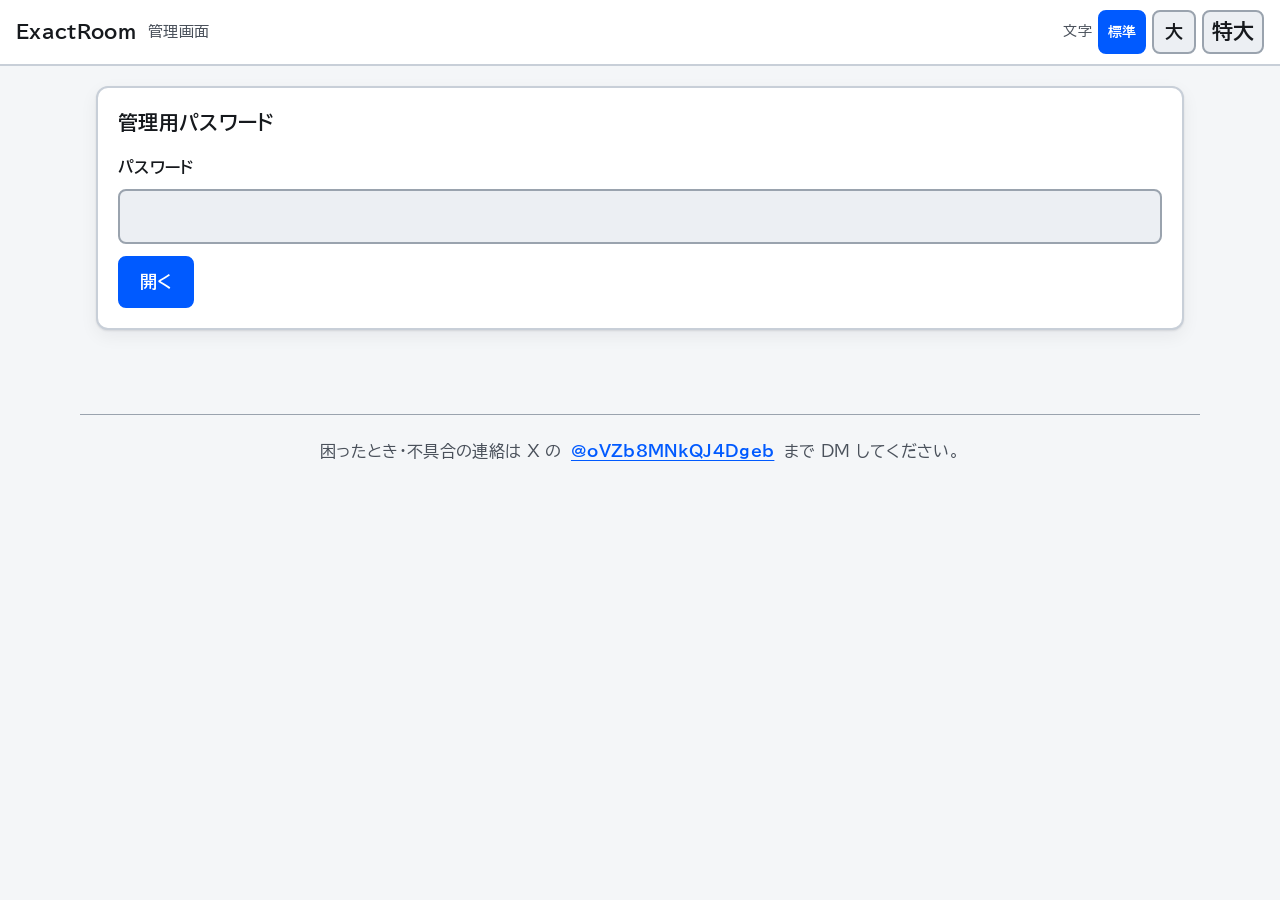
==== static/admin.html @ e466a745 "運営者がブラウザから部屋の一覧を確認できる管理画面 (/admin) を追加した 「部屋コードを忘れた」という問い合わせは必ず起きる。これまでは サーバのあるマシンで scripts/admin.py" ====
<!DOCTYPE html>
<html lang="ja">
<head>
<meta charset="utf-8">
<meta name="viewport" content="width=device-width, initial-scale=1, viewport-fit=cover">
<meta name="color-scheme" content="light dark">
<meta name="robots" content="noindex, nofollow">
<title>管理画面 — ExactRoom</title>
<link rel="icon" href="/static/favicon.svg" type="image/svg+xml">
<link rel="apple-touch-icon" href="/static/apple-touch-icon.png">
<link rel="manifest" href="/static/manifest.json">
<meta name="theme-color" content="#2f6df6">
<meta name="apple-mobile-web-app-capable" content="yes">
<meta name="apple-mobile-web-app-title" content="ExactRoom">
<link rel="preconnect" href="https://fonts.googleapis.com">
<link rel="preconnect" href="https://fonts.gstatic.com" crossorigin>
<link rel="stylesheet" href="https://fonts.googleapis.com/css2?family=BIZ+UDPGothic:wght@400;700&display=swap">
<link rel="stylesheet" href="/static/css/app.css">
<script src="/static/js/config.js"></script>
</head>
<body>
<a class="skip-link" href="#main">本文へ移動</a>
<header class="topbar">
  <a class="brand" href="index.html">ExactRoom</a>
  <span class="meta">管理画面</span>
  <span class="spacer"></span>
  <button type="button" class="small" id="logout" hidden>ログアウト</button>
  <div class="textsize" role="group" aria-label="文字サイズ">
    <span class="textsize-label" aria-hidden="true">文字</span>
    <button type="button" id="textsize-normal" aria-pressed="true" title="文字サイズ 標準">標準</button>
    <button type="button" id="textsize-large" aria-pressed="false" title="文字サイズ 大">大</button>
    <button type="button" id="textsize-xlarge" aria-pressed="false" title="文字サイズ 特大">特大</button>
  </div>
</header>

<main id="main" tabindex="-1">
  <div class="error-box" id="global-error" role="alert"></div>

  <section class="card" id="login-card">
    <h2>管理用パスワード</h2>
    <form id="login-form">
      <label for="admin-secret">パスワード</label>
      <input type="password" id="admin-secret" autocomplete="current-password"
             maxlength="256" required>
      <div class="row" style="margin-top:12px">
        <button type="submit" class="primary" id="login-button">開く</button>
      </div>
    </form>
  </section>

  <section class="card" id="rooms-card" hidden>
    <h2>部屋の一覧</h2>
    <div class="row" style="margin-bottom:12px">
      <input type="search" id="filter" class="grow" maxlength="60"
             placeholder="部屋コード・部屋名でしぼり込む" aria-label="部屋コード・部屋名でしぼり込む">
      <button type="button" class="small" id="reload">更新</button>
    </div>
    <p class="small muted" id="rooms-summary" role="status"></p>
    <div class="table-wrap">
      <table>
        <thead>
          <tr>
            <th>部屋コード</th><th>部屋名</th><th>状態</th>
            <th>問題</th><th>参加</th><th>提出</th><th>作成日時</th><th></th>
          </tr>
        </thead>
        <tbody id="rooms-body"></tbody>
      </table>
    </div>
  </section>

  <section class="card" id="detail-card" hidden>
    <h2 id="detail-title"></h2>
    <p class="small muted" id="detail-meta"></p>

    <h3>問題</h3>
    <p class="small muted" id="problems-empty" hidden>問題がまだありません。</p>
    <div class="table-wrap">
      <table>
        <thead>
          <tr><th>#</th><th>タイトル</th><th>公開</th><th>提出</th><th>作成日時</th></tr>
        </thead>
        <tbody id="problems-body"></tbody>
      </table>
    </div>

    <h3>参加者</h3>
    <p class="small muted" id="participants-empty" hidden>まだ誰も参加していません。</p>
    <div class="table-wrap">
      <table>
        <thead>
          <tr><th>名前</th><th>提出</th><th>参加日時</th><th>最終アクセス</th></tr>
        </thead>
        <tbody id="participants-body"></tbody>
      </table>
    </div>

    <p class="small muted">
      模範解答と答案の中身はこの画面には出ません。出題者の秘密キーも保存されていないため表示できません。
    </p>

    <div class="row" style="margin-top:12px">
      <button type="button" class="small" id="close-detail">閉じる</button>
    </div>
  </section>
</main>

<footer class="sitefoot">
  <p>
    困ったとき・不具合の連絡は X の
    <a href="https://x.com/oVZb8MNkQJ4Dgeb" target="_blank" rel="noopener noreferrer">@oVZb8MNkQJ4Dgeb</a>
    まで DM してください。
  </p>
</footer>

<script type="module" src="/static/js/admin.js"></script>
</body>
</html>
---- static/css/app.css ----
/* ExactRoom — ユニバーサルデザインを意識したスタイル
 *
 * 方針
 *  - 色だけに情報を持たせない (判定は記号 ○ ✕ △ と日本語も併記する)
 *  - 配色は「カラーユニバーサルデザイン推奨配色セット」を基にする
 *  - UD フォント (BIZ UDPGothic) を優先。読み込めなければ端末の標準フォント
 *  - 文字を大きめ・行間を広めにし、利用者が 3 段階で拡大できる
 *  - 触る対象は 48px 以上。フォーカスは必ず目で見て分かるようにする
 */

:root {
  color-scheme: light dark;

  /* 文字サイズ (画面右上のボタンで切り替える) */
  --base-font: 17px;

  --bg: #f4f6f8;
  --surface: #ffffff;
  --surface-2: #eceff3;
  --border: #9aa3ae;          /* 罫線もコントラストを確保する */
  --border-soft: #c8cfd8;
  --text: #16191d;
  --text-muted: #4a515b;      /* 本文との対比 4.5:1 以上 */
  --accent: #005aff;          /* CUD 青 */
  --accent-text: #ffffff;
  --accent-soft: #e3ecff;

  --ac: #00694a;              /* CUD 緑を濃くして文字色に使う */
  --ac-bg: #dff3ea;
  --ac-line: #03af7a;
  --wa: #b02800;              /* CUD 赤を濃くして文字色に使う */
  --wa-bg: #ffe6de;
  --wa-line: #ff4b00;
  --pending: #6b4500;         /* CUD 橙を濃くして文字色に使う */
  --pending-bg: #fff0d4;
  --pending-line: #f6aa00;

  --radius: 12px;
  --shadow: 0 1px 2px rgba(16, 20, 30, 0.10), 0 6px 18px rgba(16, 20, 30, 0.06);
  --mono: ui-monospace, SFMono-Regular, "SF Mono", Menlo, Consolas, monospace;
  --ud-font: "BIZ UDPGothic", "UD デジタル 教科書体 NP-R", "BIZ UDGothic",
    -apple-system, BlinkMacSystemFont, "Hiragino Sans", "Noto Sans JP",
    "Yu Gothic UI", "Segoe UI", Roboto, sans-serif;
}

:root[data-textsize="large"] { --base-font: 20px; }
:root[data-textsize="xlarge"] { --base-font: 24px; }

@media (prefers-color-scheme: dark) {
  :root {
    --bg: #12151a;
    --surface: #1b1f26;
    --surface-2: #252a33;
    --border: #6c7683;
    --border-soft: #3a414b;
    --text: #f2f4f7;
    --text-muted: #b9c1cc;
    --accent: #8ab4ff;
    --accent-text: #0a0f18;
    --accent-soft: #1d2a45;

    --ac: #6fe3ab;
    --ac-bg: #10301f;
    --ac-line: #03af7a;
    --wa: #ff9e7a;
    --wa-bg: #3a1a10;
    --wa-line: #ff4b00;
    --pending: #ffd07a;
    --pending-bg: #3a2c10;
    --pending-line: #f6aa00;

    --shadow: 0 1px 2px rgba(0, 0, 0, 0.5), 0 6px 18px rgba(0, 0, 0, 0.35);
  }
}

/* OS 側で「コントラストを上げる」設定にしている人向け */
@media (prefers-contrast: more) {
  :root {
    --border: currentColor;
    --text-muted: var(--text);
    --shadow: none;
  }
}

* { box-sizing: border-box; }

/* ここで root の文字サイズを決める。
   以降の rem はすべてこの値を基準に拡大縮小する。
   ※ html に font-size: 1rem を書くと初期値 (16px) に戻ってしまうので書かない。 */
html {
  font-size: var(--base-font);
  background: var(--bg);
  -webkit-text-size-adjust: 100%;
}

body {
  margin: 0;
  padding: 0;
  background: var(--bg);
  color: var(--text);
  font-family: var(--ud-font);
  font-size: 1rem;
  line-height: 1.85;            /* 行間を広く取る */
  letter-spacing: 0.02em;       /* 字間もわずかに広げる */
  word-break: normal;
  overflow-wrap: anywhere;
}

a {
  color: var(--accent);
  text-underline-offset: 3px;
}

/* フォーカスは必ず見えるようにする */
:focus-visible {
  outline: 3px solid var(--accent);
  outline-offset: 2px;
  border-radius: 6px;
}

/* ---- レイアウト ---- */
.topbar {
  position: sticky;
  top: 0;
  z-index: 20;
  display: flex;
  align-items: center;
  gap: 12px;
  padding: 10px 16px;
  background: var(--surface);
  border-bottom: 2px solid var(--border-soft);
  flex-wrap: wrap;
}

.topbar .brand {
  font-weight: 700;
  font-size: 1.1rem;
  text-decoration: none;
  color: var(--text);
  white-space: nowrap;
}

.topbar .spacer { flex: 1 1 auto; }

.topbar .meta {
  font-size: 0.9rem;
  color: var(--text-muted);
  display: flex;
  gap: 10px;
  align-items: center;
  flex-wrap: wrap;
}

main {
  max-width: 1120px;
  margin: 0 auto;
  padding: 20px 16px 64px;
}

.grid-2 {
  display: grid;
  gap: 20px;
  grid-template-columns: minmax(0, 340px) minmax(0, 1fr);
  align-items: start;
}

@media (max-width: 900px) {
  .grid-2 { grid-template-columns: 1fr; }
}

.card {
  background: var(--surface);
  border: 2px solid var(--border-soft);
  border-radius: var(--radius);
  box-shadow: var(--shadow);
  padding: 20px;
  margin-bottom: 20px;
}

.card h2 { margin: 0 0 14px; font-size: 1.15rem; line-height: 1.5; }
.card h3 { margin: 22px 0 10px; font-size: 1rem; color: var(--text); }

/* ---- 文字サイズ切り替え ---- */
.textsize {
  display: flex;
  align-items: center;
  gap: 6px;
}

.textsize .textsize-label {
  font-size: 0.8rem;
  color: var(--text-muted);
  white-space: nowrap;
}

.textsize button {
  min-width: 44px;
  min-height: 44px;
  padding: 4px 8px;
  font-weight: 700;
  line-height: 1;
}

.textsize button[aria-pressed="true"] {
  background: var(--accent);
  border-color: var(--accent);
  color: var(--accent-text);
}

.textsize button:nth-child(2) { font-size: 0.85rem; }
.textsize button:nth-child(3) { font-size: 1.05rem; }
.textsize button:nth-child(4) { font-size: 1.25rem; }

/* ---- フォーム ---- */
label {
  display: block;
  font-size: 0.95rem;
  color: var(--text);
  margin: 16px 0 6px;
  font-weight: 700;
}

input[type="text"], input[type="password"], input[type="number"], textarea, select {
  width: 100%;
  padding: 12px 14px;
  /* 16px を下回ると iOS Safari がフォーカス時に自動ズームする */
  font-size: max(16px, 1rem);
  line-height: 1.6;
  font-family: inherit;
  color: var(--text);
  background: var(--surface-2);
  border: 2px solid var(--border);
  border-radius: 8px;
  min-height: 48px;
}

input::placeholder, textarea::placeholder { color: var(--text-muted); opacity: 1; }

textarea { min-height: 96px; resize: vertical; }

.mono { font-family: var(--mono); }

/* フォーム要素では等幅を効かせつつ 16px を下回らせない */
input.mono, textarea.mono, select.mono {
  font-family: var(--mono);
  font-size: max(16px, 1rem);
}

.hint {
  font-size: 0.9rem;
  color: var(--text-muted);
  margin-top: 6px;
  line-height: 1.7;
}

.row { display: flex; gap: 12px; flex-wrap: wrap; align-items: center; }
.row > * { flex: 0 0 auto; }
.row .grow { flex: 1 1 220px; }

.check {
  display: flex;
  align-items: flex-start;
  gap: 10px;
  margin: 10px 0;
  font-size: 0.95rem;
}
.check input {
  width: 24px;
  height: 24px;
  min-height: 24px;
  margin-top: 2px;
  accent-color: var(--accent);
  flex: 0 0 auto;
}
.check label { margin: 0; font-weight: 400; color: var(--text); line-height: 1.7; }

button {
  font: inherit;
  font-family: var(--ud-font);
  font-weight: 700;
  padding: 12px 20px;
  min-height: 48px;
  border-radius: 8px;
  border: 2px solid var(--border);
  background: var(--surface-2);
  color: var(--text);
  cursor: pointer;
  line-height: 1.4;
}

button:hover:not(:disabled) { background: var(--accent-soft); }
button:disabled { opacity: 0.45; cursor: not-allowed; }

button.primary {
  background: var(--accent);
  border-color: var(--accent);
  color: var(--accent-text);
}
button.primary:hover:not(:disabled) { filter: brightness(1.1); }

button.small { padding: 8px 14px; min-height: 44px; font-size: 0.9rem; }
button.danger { color: var(--wa); border-color: var(--wa); background: transparent; }

/* ---- タブ ---- */
.tabs {
  display: flex;
  gap: 6px;
  border-bottom: 2px solid var(--border-soft);
  margin-bottom: 20px;
  overflow-x: auto;
}
.tabs button {
  border: none;
  background: none;
  border-bottom: 4px solid transparent;
  border-radius: 0;
  padding: 12px 16px;
  color: var(--text-muted);
  white-space: nowrap;
}
.tabs button[aria-selected="true"] {
  color: var(--accent);
  border-bottom-color: var(--accent);
  background: var(--accent-soft);
}

/* ---- 役割の選択 ---- */
.role-choice {
  display: grid;
  grid-template-columns: 1fr 1fr;
  gap: 14px;
  margin-bottom: 24px;
}

@media (max-width: 560px) {
  .role-choice { grid-template-columns: 1fr; }
}

.role-card {
  display: flex;
  flex-direction: column;
  align-items: flex-start;
  gap: 4px;
  padding: 20px 22px;
  min-height: 96px;
  text-align: left;
  background: var(--surface);
  border: 3px solid var(--border-soft);
  border-radius: var(--radius);
  box-shadow: var(--shadow);
  cursor: pointer;
}

.role-card .role-title {
  font-size: 1.25rem;
  font-weight: 700;
  color: var(--text);
  line-height: 1.5;
}

.role-card .role-sub {
  font-size: 0.9rem;
  font-weight: 400;
  color: var(--text-muted);
  line-height: 1.6;
}

/* 選択中は「色」だけでなく「枠の太さ」と「✓」でも分かるようにする */
.role-card[aria-pressed="true"] {
  border-color: var(--accent);
  background: var(--accent-soft);
}
.role-card[aria-pressed="true"] .role-title::before {
  content: "✓ ";
  color: var(--accent);
}
.role-card[aria-pressed="true"] .role-title { color: var(--accent); }

/* ---- 判定の表示 ---- */
/* 色覚に依らず区別できるよう、記号 (○ ✕ △) と日本語を必ず併記する */
.verdict {
  display: inline-flex;
  align-items: center;
  gap: 6px;
  font-weight: 700;
  padding: 4px 12px;
  border-radius: 999px;
  font-size: 0.92rem;
  white-space: nowrap;
  border: 2px solid currentColor;
}
.verdict.AC { color: var(--ac); background: var(--ac-bg); }
.verdict.WA { color: var(--wa); background: var(--wa-bg); }
.verdict.PENDING { color: var(--pending); background: var(--pending-bg); }

.banner {
  border-radius: var(--radius);
  padding: 18px 20px;
  margin: 16px 0;
  border: 3px solid var(--border);
  background: var(--surface-2);
}
.banner.AC { color: var(--ac); background: var(--ac-bg); border-color: var(--ac-line); }
.banner.WA { color: var(--wa); background: var(--wa-bg); border-color: var(--wa-line); }
.banner.PENDING {
  color: var(--pending);
  background: var(--pending-bg);
  border-color: var(--pending-line);
}
.banner .headline {
  font-weight: 700;
  font-size: 1.5rem;
  line-height: 1.4;
  display: flex;
  align-items: center;
  gap: 10px;
}
.banner .small { color: var(--text); }

.error-box {
  color: var(--wa);
  background: var(--wa-bg);
  border: 2px solid var(--wa-line);
  border-radius: 8px;
  padding: 12px 14px;
  margin: 12px 0;
  font-size: 0.95rem;
  line-height: 1.7;
}
.error-box::before { content: "✕ "; font-weight: 700; }
.error-box:empty, .ok-box:empty { display: none; }

.ok-box {
  color: var(--ac);
  background: var(--ac-bg);
  border: 2px solid var(--ac-line);
  border-radius: 8px;
  padding: 12px 14px;
  margin: 12px 0;
  font-size: 0.95rem;
  line-height: 1.7;
}
.ok-box::before { content: "✓ "; font-weight: 700; }

/* ---- 一覧 ---- */
.list { list-style: none; margin: 0; padding: 0; }
.list li { border-bottom: 2px solid var(--border-soft); }
.list li:last-child { border-bottom: none; }

.list button.item {
  display: block;
  width: 100%;
  text-align: left;
  background: none;
  border: none;
  border-left: 5px solid transparent;
  border-radius: 0;
  padding: 14px 12px;
  font-weight: 500;
  min-height: 56px;
}
.list button.item[aria-current="true"] {
  background: var(--accent-soft);
  color: var(--accent);
  border-left-color: var(--accent);
  font-weight: 700;
}
.list .item-sub {
  font-size: 0.85rem;
  color: var(--text-muted);
  font-weight: 400;
  line-height: 1.6;
}

.table-wrap { overflow-x: auto; -webkit-overflow-scrolling: touch; }
table { width: 100%; border-collapse: collapse; font-size: 0.95rem; }
th, td {
  text-align: left;
  padding: 12px 12px;
  border-bottom: 2px solid var(--border-soft);
  vertical-align: top;
  line-height: 1.7;
}
th {
  color: var(--text);
  font-size: 0.85rem;
  letter-spacing: 0.04em;
  white-space: nowrap;
  background: var(--surface-2);
}
/* 行を数えやすいよう交互に薄く色を付ける */
tbody tr:nth-child(even) { background: color-mix(in srgb, var(--surface-2) 45%, transparent); }
td.tex { font-family: var(--mono); word-break: break-all; max-width: 340px; }

/* ---- 数式入力 ---- */
math-field {
  display: block;
  width: 100%;
  padding: 14px;
  font-size: max(20px, 1.25rem);
  background: var(--surface-2);
  border: 2px solid var(--border);
  border-radius: 8px;
  color: var(--text);
  min-height: 64px;
  --caret-color: var(--accent);
  --selection-background-color: color-mix(in srgb, var(--accent) 25%, transparent);
}
math-field:focus-within { outline: 3px solid var(--accent); outline-offset: 2px; }

.math-preview {
  padding: 16px;
  background: var(--surface-2);
  border: 2px solid var(--border-soft);
  border-radius: 8px;
  overflow-x: auto;
  min-height: 3.2em;
}
.math-preview .katex { font-size: 1.25em; }

.tex-fallback-note {
  font-size: 0.9rem;
  color: var(--pending);
  margin-top: 8px;
  line-height: 1.7;
}

/* 表の中のボタンは折り返さない (「中身」が 2 行になってしまう) */
td button { white-space: nowrap; }

/* ページ末尾の連絡先 */
.sitefoot {
  max-width: 1120px;   /* main と同じ幅にそろえる */
  margin: 0 auto 32px;
  padding: 16px;
  border-top: 1px solid var(--border);
  color: var(--text-muted);
  font-size: 0.95rem;
  text-align: center;
}
.sitefoot p { margin: 0; }
.sitefoot a {
  font-weight: 700;
  /* 触りやすさを確保する (スマホで指が届く高さ) */
  display: inline-block;
  padding: 6px 4px;
}

/* 入力方法の切り替え (数式エディタ / TeX 直接入力) */
.input-mode-switch {
  display: flex;
  flex-wrap: wrap;
  gap: 8px;
  margin-bottom: 10px;
}
.input-mode-switch .mode-button {
  min-height: 44px;
  padding: 8px 16px;
  font-size: 0.95rem;
  font-weight: 700;
}
/* 選択中は色だけでなく「■」と枠の太さでも区別できるようにする (CUD) */
.input-mode-switch .mode-button[aria-pressed="true"] {
  background: var(--accent);
  border-color: var(--accent);
  color: var(--accent-text);
}
.input-mode-switch .mode-button[aria-pressed="true"]::before {
  content: "■ ";
}
.input-mode-switch .mode-button[aria-pressed="false"]::before {
  content: "□ ";
}
.input-pane[hidden] { display: none; }
.input-pane textarea { margin-top: 0; }

.symbol-pad { display: flex; flex-wrap: wrap; gap: 8px; margin-top: 12px; }
.symbol-pad button {
  min-height: 48px;
  min-width: 56px;
  padding: 6px 12px;
  font-size: 0.95rem;
}

.code-chip {
  font-family: var(--mono);
  font-size: 1.6rem;
  letter-spacing: 0.2em;
  font-weight: 700;
  background: var(--surface-2);
  border: 2px solid var(--border);
  border-radius: 8px;
  padding: 8px 16px;
  display: inline-block;
}

.muted { color: var(--text-muted); }
.small { font-size: 0.9rem; }
.nowrap { white-space: nowrap; }
.stack > * + * { margin-top: 12px; }

.sr-only {
  position: absolute;
  width: 1px; height: 1px;
  padding: 0; margin: -1px;
  overflow: hidden; clip: rect(0 0 0 0);
  white-space: nowrap; border: 0;
}

/* キーボード操作でたどり着いたときだけ現れる「本文へ飛ぶ」リンク */
.skip-link {
  position: absolute;
  left: -9999px;
  top: 0;
  background: var(--accent);
  color: var(--accent-text);
  padding: 12px 16px;
  z-index: 100;
  border-radius: 0 0 8px 0;
  font-weight: 700;
}
.skip-link:focus {
  left: 0;
}

.spinner {
  display: inline-block;
  width: 16px; height: 16px;
  border: 3px solid var(--border);
  border-top-color: var(--accent);
  border-radius: 50%;
  animation: spin 0.8s linear infinite;
  vertical-align: -3px;
}
@keyframes spin { to { transform: rotate(360deg); } }

@media (prefers-reduced-motion: reduce) {
  *, *::before, *::after {
    animation-duration: 0.01ms !important;
    animation-iteration-count: 1 !important;
    transition-duration: 0.01ms !important;
    scroll-behavior: auto !important;
  }
}
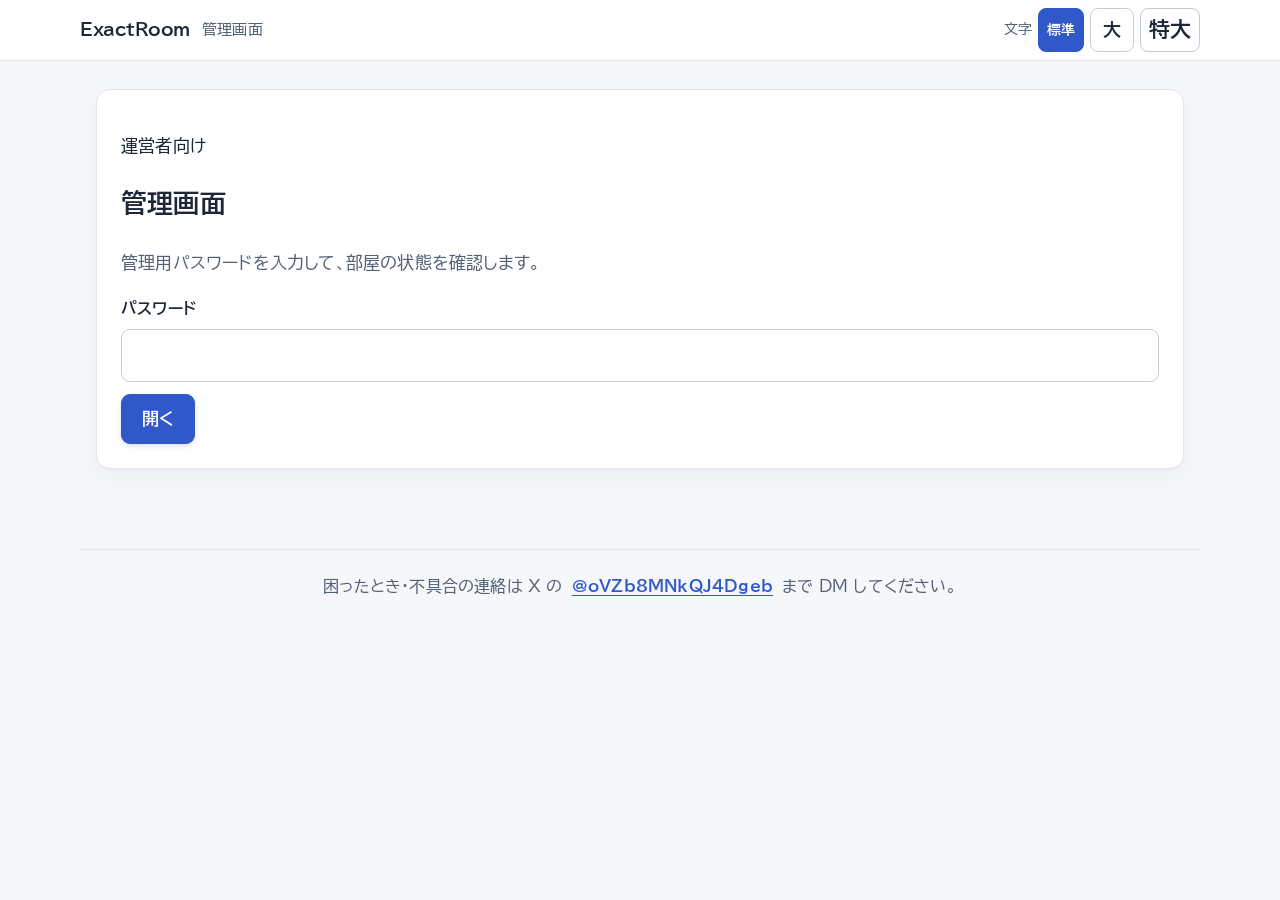
==== commit d851d812: "Refresh admin room list and detail views" ====
--- a/static/admin.html
+++ b/static/admin.html
@@ -1,3 +1,4 @@
+
 <!DOCTYPE html>
 <html lang="ja">
 <head>
@@ -9,16 +10,17 @@
 <link rel="icon" href="/static/favicon.svg" type="image/svg+xml">
 <link rel="apple-touch-icon" href="/static/apple-touch-icon.png">
 <link rel="manifest" href="/static/manifest.json">
-<meta name="theme-color" content="#2f6df6">
+<meta name="theme-color" content="#3158c9">
 <meta name="apple-mobile-web-app-capable" content="yes">
 <meta name="apple-mobile-web-app-title" content="ExactRoom">
 <link rel="preconnect" href="https://fonts.googleapis.com">
 <link rel="preconnect" href="https://fonts.gstatic.com" crossorigin>
 <link rel="stylesheet" href="https://fonts.googleapis.com/css2?family=BIZ+UDPGothic:wght@400;700&display=swap">
 <link rel="stylesheet" href="/static/css/app.css">
+<link rel="stylesheet" href="/static/css/dashboard.css">
 <script src="/static/js/config.js"></script>
 </head>
-<body>
+<body class="dashboard-page admin-page">
 <a class="skip-link" href="#main">本文へ移動</a>
 <header class="topbar">
   <a class="brand" href="index.html">ExactRoom</a>
@@ -37,82 +39,41 @@
   <div class="error-box" id="global-error" role="alert"></div>
 
   <section class="card" id="login-card">
-    <h2>管理用パスワード</h2>
+    <p class="dashboard-eyebrow">運営者向け</p>
+    <h1>管理画面</h1>
+    <p class="muted">管理用パスワードを入力して、部屋の状態を確認します。</p>
     <form id="login-form">
       <label for="admin-secret">パスワード</label>
-      <input type="password" id="admin-secret" autocomplete="current-password"
-             maxlength="256" required>
-      <div class="row" style="margin-top:12px">
-        <button type="submit" class="primary" id="login-button">開く</button>
-      </div>
+      <input type="password" id="admin-secret" autocomplete="current-password" maxlength="256" required>
+      <div class="row" style="margin-top:12px"><button type="submit" class="primary" id="login-button">開く</button></div>
     </form>
   </section>
 
-  <section class="card" id="rooms-card" hidden>
+  <section class="card admin-content-card" id="rooms-card" hidden>
     <h2>部屋の一覧</h2>
     <div class="row" style="margin-bottom:12px">
-      <input type="search" id="filter" class="grow" maxlength="60"
-             placeholder="部屋コード・部屋名でしぼり込む" aria-label="部屋コード・部屋名でしぼり込む">
+      <input type="search" id="filter" class="grow" maxlength="60" placeholder="部屋コード・部屋名でしぼり込む" aria-label="部屋コード・部屋名でしぼり込む">
       <button type="button" class="small" id="reload">更新</button>
     </div>
     <p class="small muted" id="rooms-summary" role="status"></p>
-    <div class="table-wrap">
-      <table>
-        <thead>
-          <tr>
-            <th>部屋コード</th><th>部屋名</th><th>状態</th>
-            <th>問題</th><th>参加</th><th>提出</th><th>作成日時</th><th></th>
-          </tr>
-        </thead>
-        <tbody id="rooms-body"></tbody>
-      </table>
-    </div>
+    <div class="table-wrap"><table><thead><tr><th>部屋コード</th><th>部屋名</th><th>状態</th><th>問題</th><th>参加</th><th>提出</th><th>作成日時</th><th></th></tr></thead><tbody id="rooms-body"></tbody></table></div>
   </section>
 
-  <section class="card" id="detail-card" hidden>
+  <section class="card admin-content-card" id="detail-card" hidden>
     <h2 id="detail-title"></h2>
     <p class="small muted" id="detail-meta"></p>
-
     <h3>問題</h3>
     <p class="small muted" id="problems-empty" hidden>問題がまだありません。</p>
-    <div class="table-wrap">
-      <table>
-        <thead>
-          <tr><th>#</th><th>タイトル</th><th>公開</th><th>提出</th><th>作成日時</th></tr>
-        </thead>
-        <tbody id="problems-body"></tbody>
-      </table>
-    </div>
-
+    <div class="table-wrap"><table><thead><tr><th>#</th><th>タイトル</th><th>公開</th><th>提出</th><th>作成日時</th></tr></thead><tbody id="problems-body"></tbody></table></div>
     <h3>参加者</h3>
     <p class="small muted" id="participants-empty" hidden>まだ誰も参加していません。</p>
-    <div class="table-wrap">
-      <table>
-        <thead>
-          <tr><th>名前</th><th>提出</th><th>参加日時</th><th>最終アクセス</th></tr>
-        </thead>
-        <tbody id="participants-body"></tbody>
-      </table>
-    </div>
-
-    <p class="small muted">
-      模範解答と答案の中身はこの画面には出ません。出題者の秘密キーも保存されていないため表示できません。
-    </p>
-
-    <div class="row" style="margin-top:12px">
-      <button type="button" class="small" id="close-detail">閉じる</button>
-    </div>
+    <div class="table-wrap"><table><thead><tr><th>名前</th><th>提出</th><th>参加日時</th><th>最終アクセス</th></tr></thead><tbody id="participants-body"></tbody></table></div>
+    <p class="small muted">模範解答と答案の中身はこの画面には出ません。出題者の秘密キーも保存されていないため表示できません。</p>
+    <div class="row" style="margin-top:12px"><button type="button" class="small" id="close-detail">閉じる</button></div>
   </section>
 </main>
 
-<footer class="sitefoot">
-  <p>
-    困ったとき・不具合の連絡は X の
-    <a href="https://x.com/oVZb8MNkQJ4Dgeb" target="_blank" rel="noopener noreferrer">@oVZb8MNkQJ4Dgeb</a>
-    まで DM してください。
-  </p>
-</footer>
-
+<footer class="sitefoot"><p>困ったとき・不具合の連絡は X の <a href="https://x.com/oVZb8MNkQJ4Dgeb" target="_blank" rel="noopener noreferrer">@oVZb8MNkQJ4Dgeb</a> まで DM してください。</p></footer>
 <script type="module" src="/static/js/admin.js"></script>
 </body>
 </html>
--- a/static/css/app.css
+++ b/static/css/app.css
@@ -1,7 +1,7 @@
 /* ExactRoom — ユニバーサルデザインを意識したスタイル
  *
  * 方針
- *  - 色だけに情報を持たせない (判定は記号 ○ ✕ △ と日本語も併記する)
+ *  - 色だけに情報を持たせない (判定は記号 ○ ✕ と日本語も併記する)
  *  - 配色は「カラーユニバーサルデザイン推奨配色セット」を基にする
  *  - UD フォント (BIZ UDPGothic) を優先。読み込めなければ端末の標準フォント
  *  - 文字を大きめ・行間を広めにし、利用者が 3 段階で拡大できる
@@ -31,9 +31,6 @@
   --wa: #b02800;              /* CUD 赤を濃くして文字色に使う */
   --wa-bg: #ffe6de;
   --wa-line: #ff4b00;
-  --pending: #6b4500;         /* CUD 橙を濃くして文字色に使う */
-  --pending-bg: #fff0d4;
-  --pending-line: #f6aa00;
 
   --radius: 12px;
   --shadow: 0 1px 2px rgba(16, 20, 30, 0.10), 0 6px 18px rgba(16, 20, 30, 0.06);
@@ -65,9 +62,6 @@
     --wa: #ff9e7a;
     --wa-bg: #3a1a10;
     --wa-line: #ff4b00;
-    --pending: #ffd07a;
-    --pending-bg: #3a2c10;
-    --pending-line: #f6aa00;
 
     --shadow: 0 1px 2px rgba(0, 0, 0, 0.5), 0 6px 18px rgba(0, 0, 0, 0.35);
   }
@@ -377,7 +371,7 @@
 .role-card[aria-pressed="true"] .role-title { color: var(--accent); }
 
 /* ---- 判定の表示 ---- */
-/* 色覚に依らず区別できるよう、記号 (○ ✕ △) と日本語を必ず併記する */
+/* 色覚に依らず区別できるよう、記号 (○ ✕) と日本語を必ず併記する */
 .verdict {
   display: inline-flex;
   align-items: center;
@@ -391,7 +385,7 @@
 }
 .verdict.AC { color: var(--ac); background: var(--ac-bg); }
 .verdict.WA { color: var(--wa); background: var(--wa-bg); }
-.verdict.PENDING { color: var(--pending); background: var(--pending-bg); }
+.verdict.status-error { color: var(--text-muted); background: var(--surface-2); }
 
 .banner {
   border-radius: var(--radius);
@@ -402,11 +396,7 @@
 }
 .banner.AC { color: var(--ac); background: var(--ac-bg); border-color: var(--ac-line); }
 .banner.WA { color: var(--wa); background: var(--wa-bg); border-color: var(--wa-line); }
-.banner.PENDING {
-  color: var(--pending);
-  background: var(--pending-bg);
-  border-color: var(--pending-line);
-}
+.banner.status-error { color: var(--text-muted); background: var(--surface-2); }
 .banner .headline {
   font-weight: 700;
   font-size: 1.5rem;
@@ -520,7 +510,7 @@
 
 .tex-fallback-note {
   font-size: 0.9rem;
-  color: var(--pending);
+  color: var(--text-muted);
   margin-top: 8px;
   line-height: 1.7;
 }
@@ -642,3 +632,54 @@
     scroll-behavior: auto !important;
   }
 }
+
+
+/* Modern, focused surface treatment */
+:root {
+  --bg: #f5f7fa;
+  --surface: #ffffff;
+  --surface-2: #ffffff;
+  --border: #c4ccd8;
+  --border-soft: #e2e7ef;
+  --text: #1d2738;
+  --text-muted: #526176;
+  --accent: #3158c9;
+  --accent-text: #ffffff;
+  --accent-soft: #f1f4fc;
+  --radius: 12px;
+  --shadow: 0 1px 2px rgba(16, 24, 40, .04), 0 8px 24px rgba(16, 24, 40, .04);
+}
+
+body { line-height: 1.75; letter-spacing: .012em; }
+.topbar { padding: 8px max(20px, calc((100vw - 1120px) / 2)); border-bottom: 1px solid var(--border-soft); box-shadow: none; }
+.topbar .brand { font-size: 1.05rem; letter-spacing: -.025em; }
+main { padding-top: 28px; }
+.grid-2 { gap: 18px; }
+.card { border: 1px solid var(--border-soft); border-radius: 14px; padding: 24px; margin-bottom: 16px; box-shadow: var(--shadow); }
+.card h2 { margin-bottom: 16px; letter-spacing: -.02em; }
+.textsize button { border-width: 1px; border-radius: 8px; }
+input[type="text"], input[type="password"], input[type="number"], textarea, select { background: var(--surface); border: 1px solid var(--border); border-radius: 9px; transition: border-color .15s ease, box-shadow .15s ease; }
+input:hover, textarea:hover, select:hover { border-color: #8d9bb0; }
+input:focus-visible, textarea:focus-visible, select:focus-visible { border-color: var(--accent); box-shadow: 0 0 0 3px color-mix(in srgb, var(--accent) 16%, transparent); }
+button { border-width: 1px; border-radius: 9px; transition: background-color .15s ease, border-color .15s ease; }
+button.primary { box-shadow: 0 2px 5px color-mix(in srgb, var(--accent) 18%, transparent); }
+button.primary:hover:not(:disabled) { filter: brightness(1.04); }
+.role-choice { gap: 12px; margin-bottom: 20px; }
+.role-card { min-height: 84px; padding: 16px 19px; border: 1px solid var(--border-soft); border-radius: 11px; box-shadow: none; }
+.role-card .role-title { font-size: 1.12rem; letter-spacing: -.015em; }
+.role-card[aria-pressed="true"] { border-color: var(--accent); background: var(--surface); box-shadow: inset 3px 0 var(--accent); }
+.role-card[aria-pressed="true"] .role-title::before { content: "✓ "; }
+.tabs { border-bottom-width: 1px; }
+.tabs button { border-bottom-width: 3px; }
+.verdict, .banner, .error-box, .ok-box { border-width: 1px; }
+.list li { border-bottom-width: 1px; }
+.list button.item { border-left-width: 3px; }
+th, td { border-bottom-width: 1px; }
+math-field { background: var(--surface); border-width: 1px; border-radius: 10px; }
+.math-preview { border-width: 1px; border-radius: 10px; }
+.sitefoot { border-top-color: var(--border-soft); }
+@media (prefers-color-scheme: dark) {
+  :root { --bg: #12161d; --surface: #1b222b; --surface-2: #202833; --border: #687587; --border-soft: #35404d; --text: #edf1f7; --text-muted: #bac3d0; --accent: #8eacff; --accent-text: #10182a; --accent-soft: #212e49; --shadow: 0 1px 2px rgba(0, 0, 0, .3), 0 8px 24px rgba(0, 0, 0, .22); }
+  input[type="text"], input[type="password"], input[type="number"], textarea, select, math-field { background: var(--surface-2); }
+  .role-card[aria-pressed="true"] { background: var(--surface-2); }
+}
